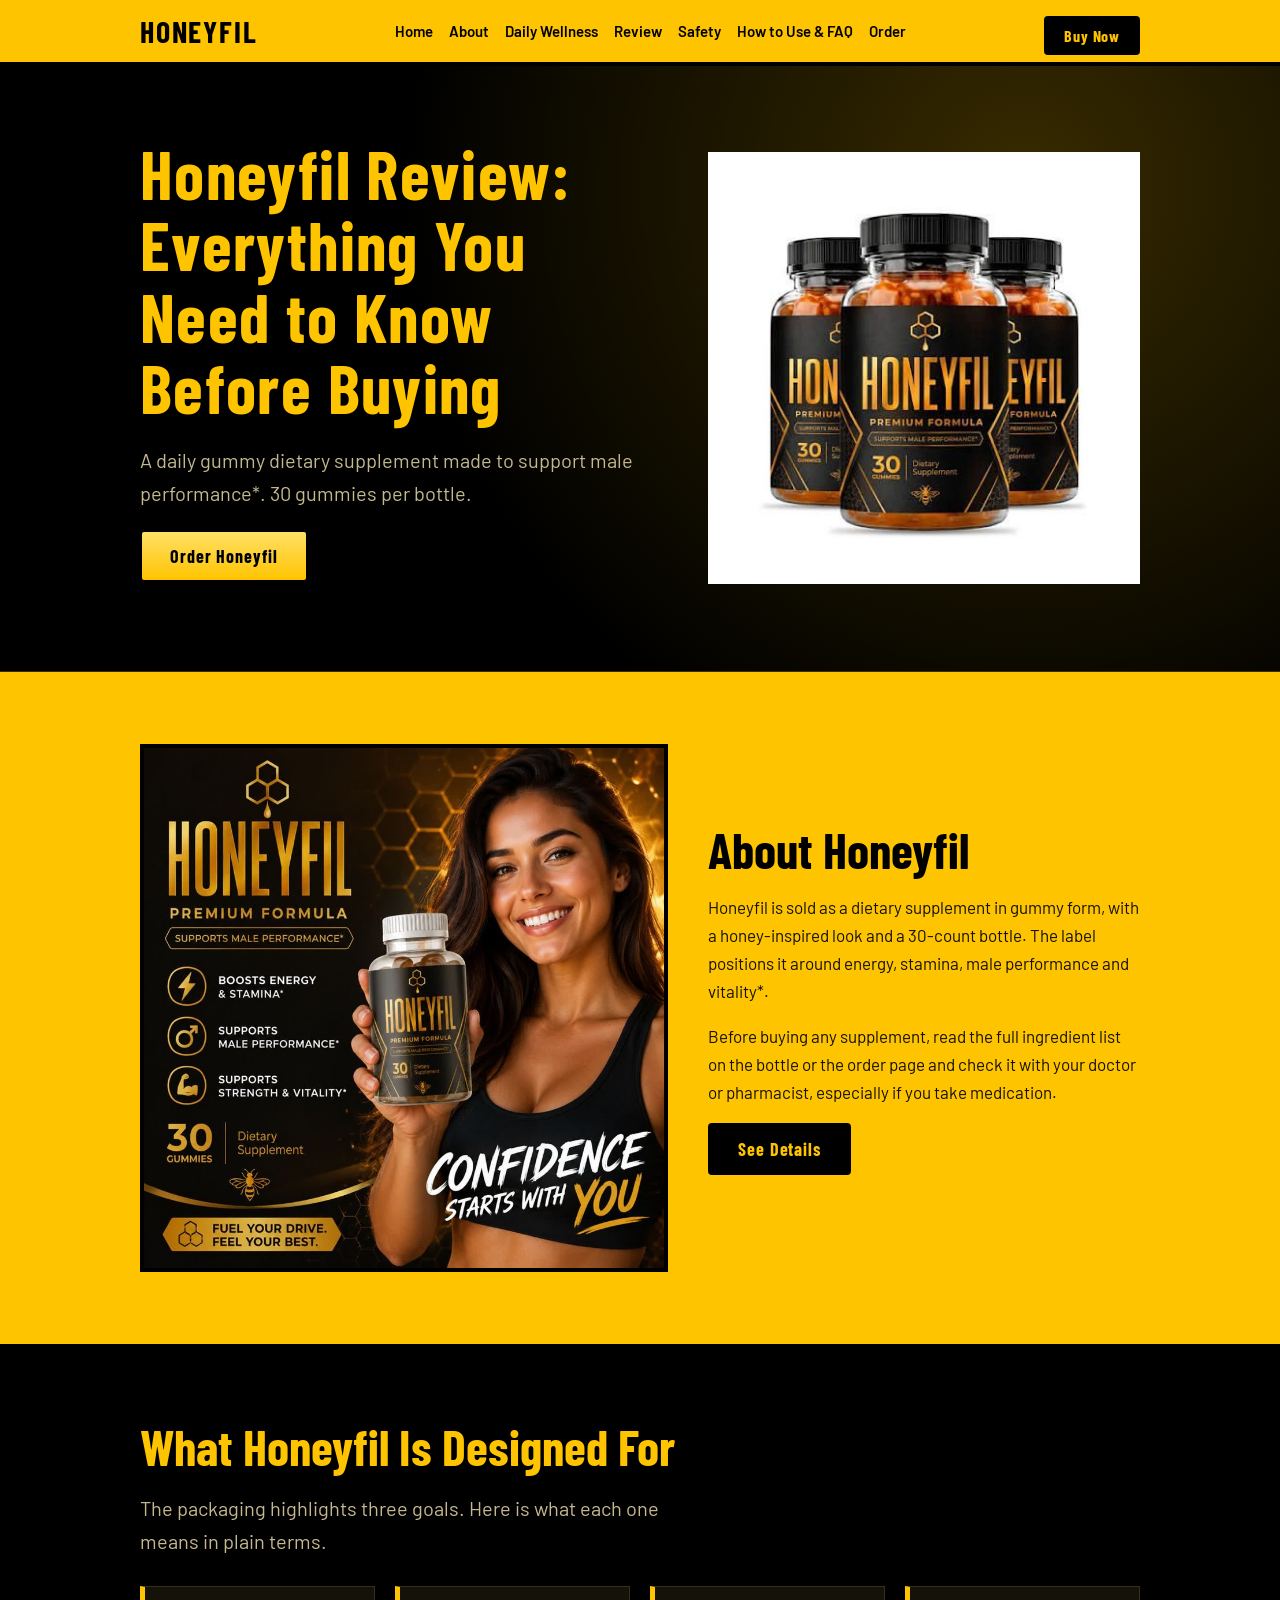
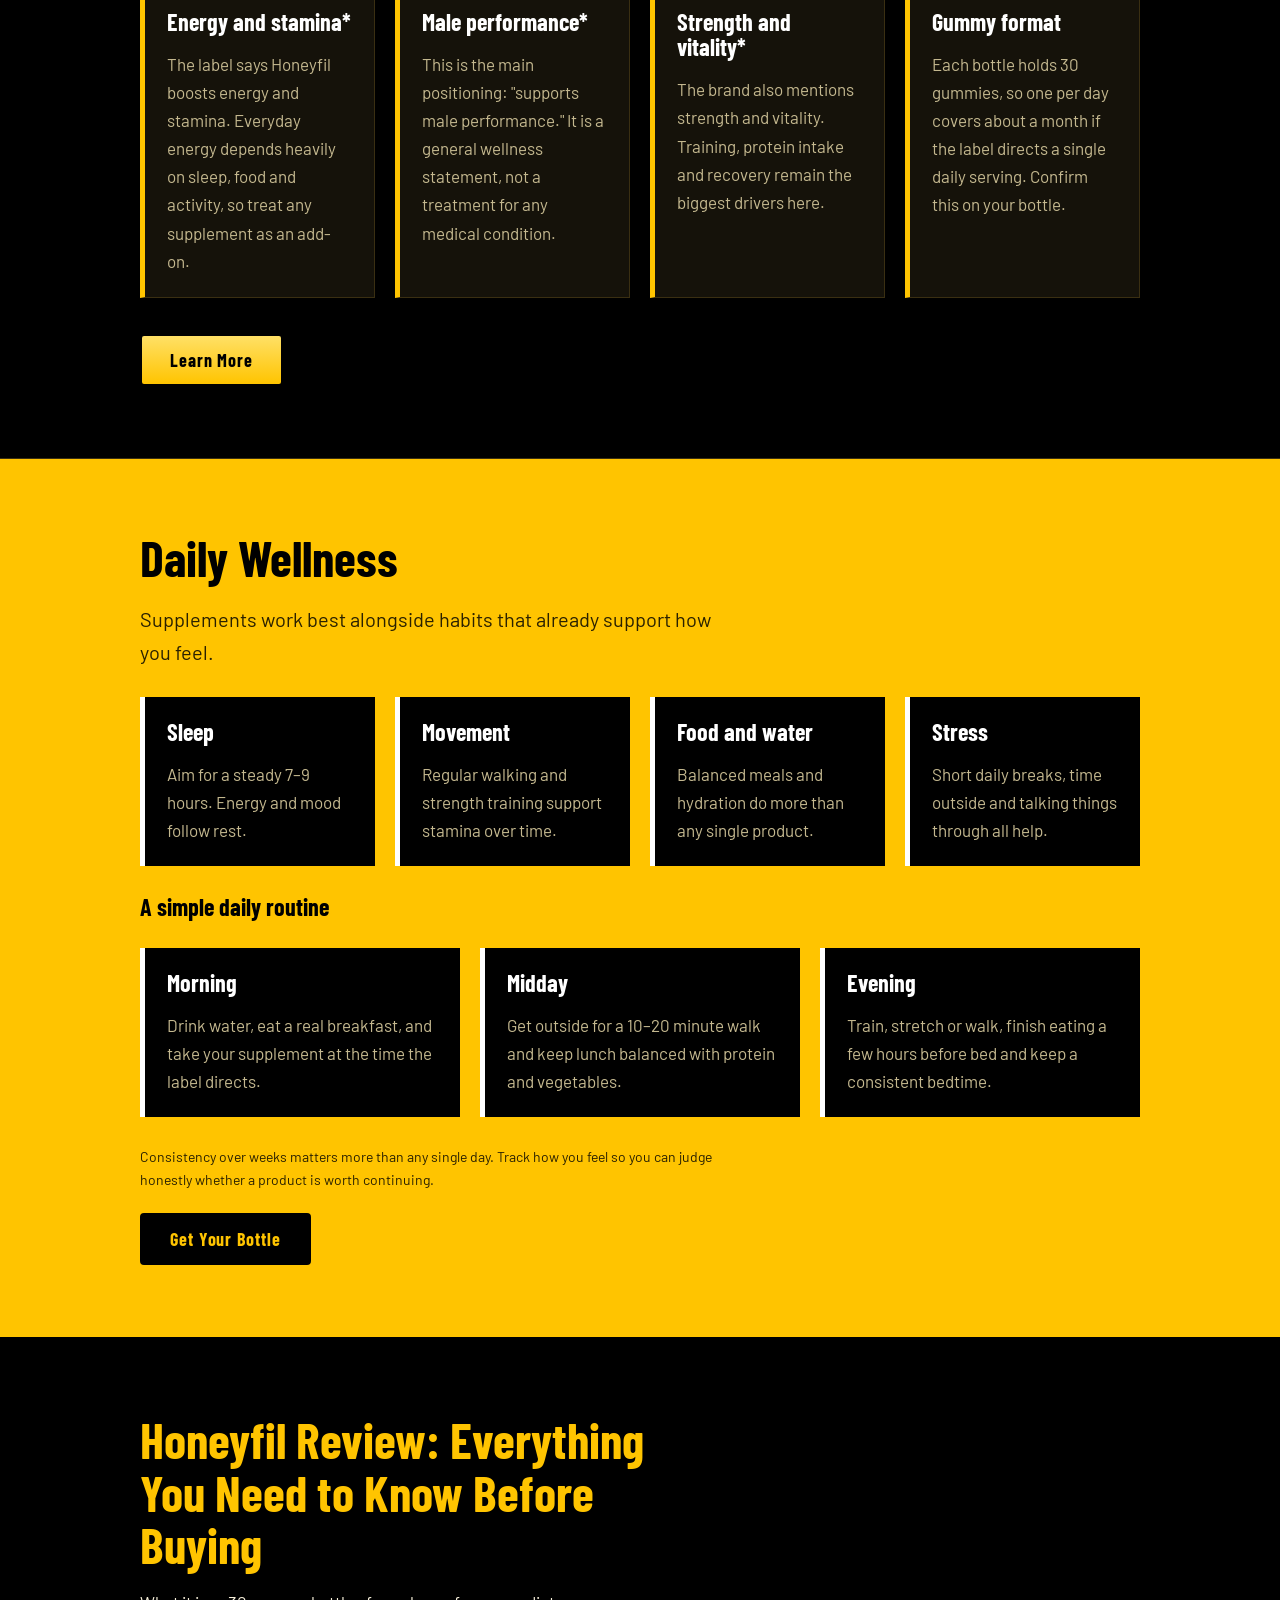
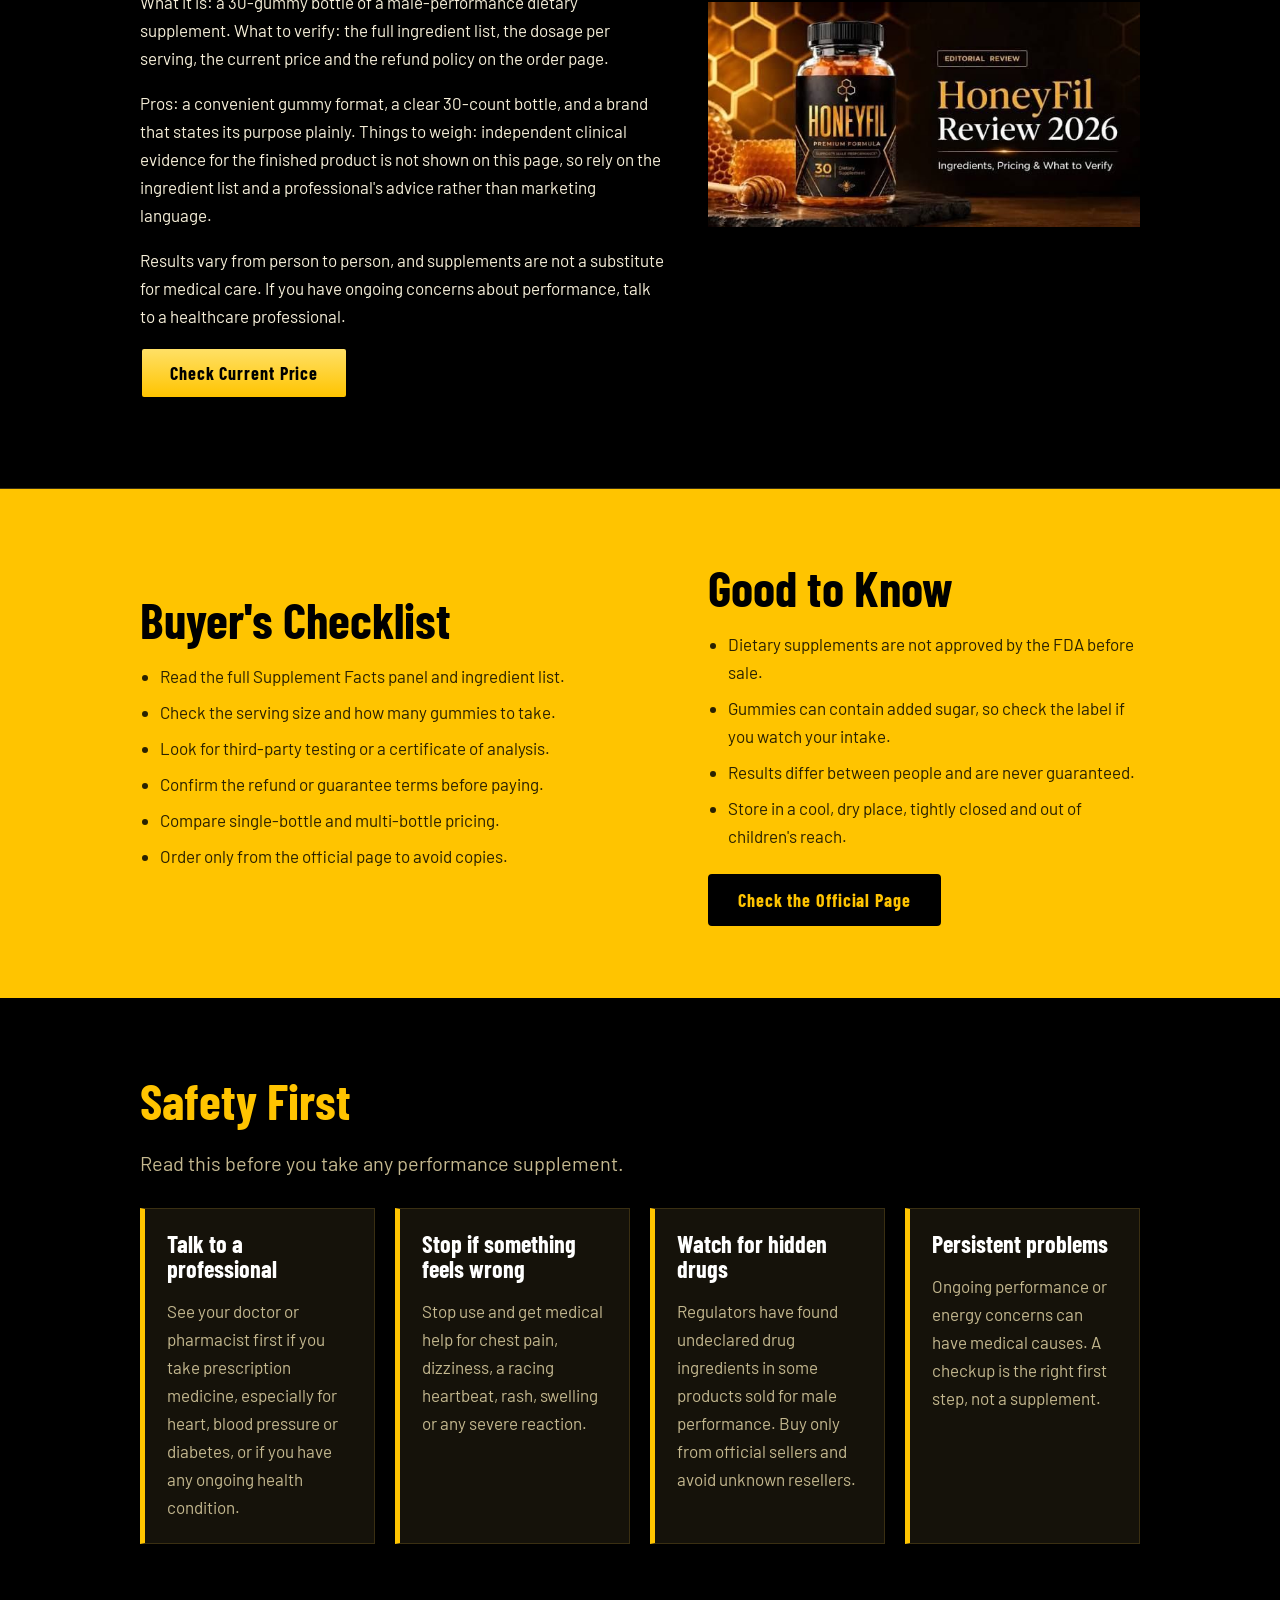
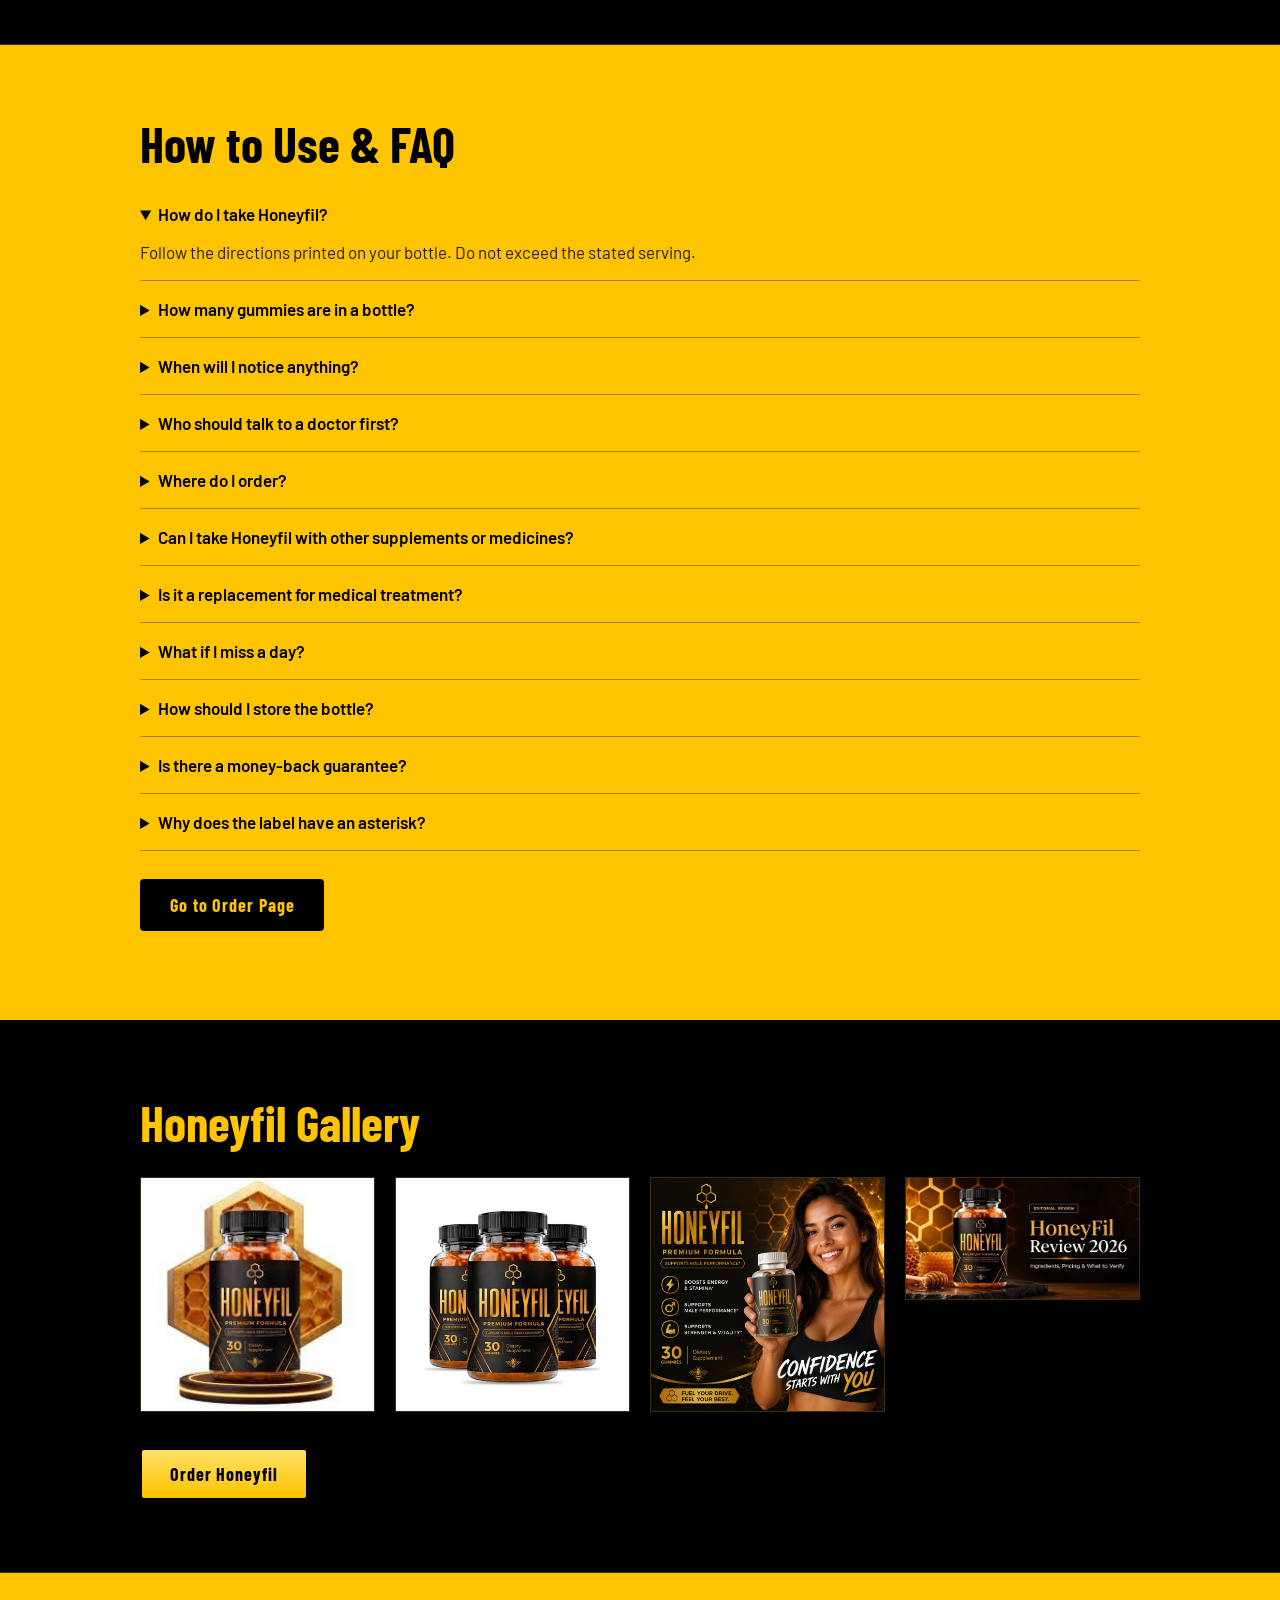
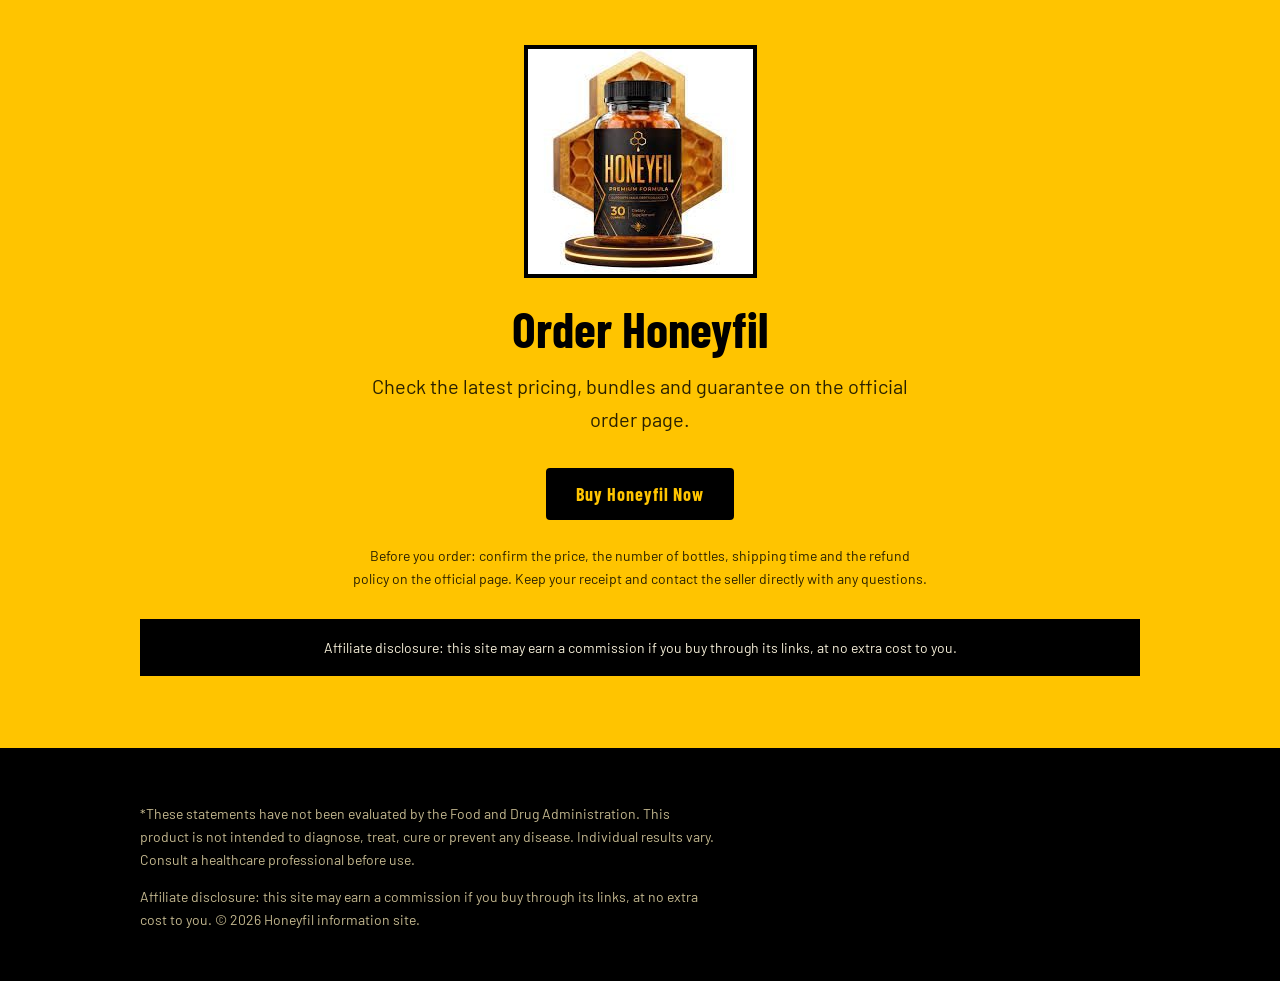
==== index.html @ 2ab5cba0 "Add files via upload" ====
<!DOCTYPE html>
<html lang="en">
<head>
<meta charset="utf-8">
<meta name="viewport" content="width=device-width, initial-scale=1">
<title>Honeyfil Review: Everything You Need to Know Before Buying</title>
<meta name="description" content="Honeyfil Premium Formula gummies: information, daily wellness tips, FAQ and where to order.">
<link rel="stylesheet" href="https://fonts.googleapis.com/css2?family=Barlow:wght@400;600&amp;family=Barlow+Condensed:wght@700&amp;display=swap">
<link rel="stylesheet" href="style.css">
</head>
<body>
<header>
<div class="wrap">
<a class="logo" href="#home">HONEYFIL</a>
<nav aria-label="Main"><a href="#home">Home</a><a href="#about">About</a><a href="#wellness">Daily Wellness</a><a href="#review">Review</a><a href="#safety">Safety</a><a href="#faq">How to Use &amp; FAQ</a><a href="#order">Order</a></nav>
<a class="btn sm" href="https://taptobuynow.com/honeyfil/" target="_blank" rel="sponsored noopener">Buy Now</a>
</div>
</header>
<main>
<section id="home" class="hero">
<div class="wrap">
<div>
<h1>Honeyfil Review: Everything You Need to Know Before Buying</h1>
<p class="lead">A daily gummy dietary supplement made to support male performance*. 30 gummies per bottle.</p>
<p><a class="btn" href="https://taptobuynow.com/honeyfil/" target="_blank" rel="sponsored noopener">Order Honeyfil</a></p>
</div>
<img src="[data-uri]" alt="Three bottles of Honeyfil Premium Formula gummies">
</div>
</section>

<section id="about">
<div class="wrap split">
<img src="[data-uri]" alt="Honeyfil bottle held up in an advertisement">
<div>
<h2>About Honeyfil</h2>
<p>Honeyfil is sold as a dietary supplement in gummy form, with a honey-inspired look and a 30-count bottle. The label positions it around energy, stamina, male performance and vitality*.</p>
<p>Before buying any supplement, read the full ingredient list on the bottle or the order page and check it with your doctor or pharmacist, especially if you take medication.</p>
<p><a class="btn" href="https://taptobuynow.com/honeyfil/" target="_blank" rel="sponsored noopener">See Details</a></p>
</div>
</div>
</section>

<section id="why">
<div class="wrap">
<h2>What Honeyfil Is Designed For</h2>
<p class="lead">The packaging highlights three goals. Here is what each one means in plain terms.</p>
<div class="grid">
<div class="card"><h3>Energy and stamina*</h3><p>The label says Honeyfil boosts energy and stamina. Everyday energy depends heavily on sleep, food and activity, so treat any supplement as an add-on.</p></div>
<div class="card"><h3>Male performance*</h3><p>This is the main positioning: "supports male performance." It is a general wellness statement, not a treatment for any medical condition.</p></div>
<div class="card"><h3>Strength and vitality*</h3><p>The brand also mentions strength and vitality. Training, protein intake and recovery remain the biggest drivers here.</p></div>
<div class="card"><h3>Gummy format</h3><p>Each bottle holds 30 gummies, so one per day covers about a month if the label directs a single daily serving. Confirm this on your bottle.</p></div>
</div>
<a class="btn" href="https://taptobuynow.com/honeyfil/" target="_blank" rel="sponsored noopener">Learn More</a>
</div>
</section>

<section id="wellness">
<div class="wrap">
<h2>Daily Wellness</h2>
<p class="lead">Supplements work best alongside habits that already support how you feel.</p>
<div class="grid">
<div class="card"><h3>Sleep</h3><p>Aim for a steady 7–9 hours. Energy and mood follow rest.</p></div>
<div class="card"><h3>Movement</h3><p>Regular walking and strength training support stamina over time.</p></div>
<div class="card"><h3>Food and water</h3><p>Balanced meals and hydration do more than any single product.</p></div>
<div class="card"><h3>Stress</h3><p>Short daily breaks, time outside and talking things through all help.</p></div>
</div>
<h3>A simple daily routine</h3>
<div class="grid">
<div class="card"><h3>Morning</h3><p>Drink water, eat a real breakfast, and take your supplement at the time the label directs.</p></div>
<div class="card"><h3>Midday</h3><p>Get outside for a 10–20 minute walk and keep lunch balanced with protein and vegetables.</p></div>
<div class="card"><h3>Evening</h3><p>Train, stretch or walk, finish eating a few hours before bed and keep a consistent bedtime.</p></div>
</div>
<p class="note">Consistency over weeks matters more than any single day. Track how you feel so you can judge honestly whether a product is worth continuing.</p>
<a class="btn" href="https://taptobuynow.com/honeyfil/" target="_blank" rel="sponsored noopener">Get Your Bottle</a>
</div>
</section>

<section id="review">
<div class="wrap split">
<div>
<h2>Honeyfil Review: Everything You Need to Know Before Buying</h2>
<p>What it is: a 30-gummy bottle of a male-performance dietary supplement. What to verify: the full ingredient list, the dosage per serving, the current price and the refund policy on the order page.</p>
<p>Pros: a convenient gummy format, a clear 30-count bottle, and a brand that states its purpose plainly. Things to weigh: independent clinical evidence for the finished product is not shown on this page, so rely on the ingredient list and a professional's advice rather than marketing language.</p>
<p>Results vary from person to person, and supplements are not a substitute for medical care. If you have ongoing concerns about performance, talk to a healthcare professional.</p>
<p><a class="btn" href="https://taptobuynow.com/honeyfil/" target="_blank" rel="sponsored noopener">Check Current Price</a></p>
</div>
<img src="[data-uri]" alt="Honeyfil review banner with a bottle beside honeycomb">
</div>
</section>

<section id="checklist">
<div class="wrap split">
<div>
<h2>Buyer's Checklist</h2>
<ul class="list">
<li>Read the full Supplement Facts panel and ingredient list.</li>
<li>Check the serving size and how many gummies to take.</li>
<li>Look for third-party testing or a certificate of analysis.</li>
<li>Confirm the refund or guarantee terms before paying.</li>
<li>Compare single-bottle and multi-bottle pricing.</li>
<li>Order only from the official page to avoid copies.</li>
</ul>
</div>
<div>
<h2>Good to Know</h2>
<ul class="list">
<li>Dietary supplements are not approved by the FDA before sale.</li>
<li>Gummies can contain added sugar, so check the label if you watch your intake.</li>
<li>Results differ between people and are never guaranteed.</li>
<li>Store in a cool, dry place, tightly closed and out of children's reach.</li>
</ul>
<a class="btn" href="https://taptobuynow.com/honeyfil/" target="_blank" rel="sponsored noopener">Check the Official Page</a>
</div>
</div>
</section>

<section id="safety">
<div class="wrap">
<h2>Safety First</h2>
<p class="lead">Read this before you take any performance supplement.</p>
<div class="grid">
<div class="card"><h3>Talk to a professional</h3><p>See your doctor or pharmacist first if you take prescription medicine, especially for heart, blood pressure or diabetes, or if you have any ongoing health condition.</p></div>
<div class="card"><h3>Stop if something feels wrong</h3><p>Stop use and get medical help for chest pain, dizziness, a racing heartbeat, rash, swelling or any severe reaction.</p></div>
<div class="card"><h3>Watch for hidden drugs</h3><p>Regulators have found undeclared drug ingredients in some products sold for male performance. Buy only from official sellers and avoid unknown resellers.</p></div>
<div class="card"><h3>Persistent problems</h3><p>Ongoing performance or energy concerns can have medical causes. A checkup is the right first step, not a supplement.</p></div>
</div>
</div>
</section>

<section id="faq">
<div class="wrap">
<h2>How to Use &amp; FAQ</h2>
<details open><summary>How do I take Honeyfil?</summary><p>Follow the directions printed on your bottle. Do not exceed the stated serving.</p></details>
<details><summary>How many gummies are in a bottle?</summary><p>Each bottle holds 30 gummies.</p></details>
<details><summary>When will I notice anything?</summary><p>Responses differ. Consistent use as directed, plus good sleep and activity, is the sensible approach.</p></details>
<details><summary>Who should talk to a doctor first?</summary><p>Anyone on prescription medication, with a heart or blood pressure condition, or who is under 18, pregnant or nursing.</p></details>
<details><summary>Where do I order?</summary><p>Use the order button below to go to the official order page.</p></details>
<details><summary>Can I take Honeyfil with other supplements or medicines?</summary><p>Ask your doctor or pharmacist first. Combining products can cause interactions.</p></details>
<details><summary>Is it a replacement for medical treatment?</summary><p>No. It is a dietary supplement and is not intended to diagnose, treat, cure or prevent any disease.</p></details>
<details><summary>What if I miss a day?</summary><p>Do not double up. Resume your normal serving the next day.</p></details>
<details><summary>How should I store the bottle?</summary><p>Keep it tightly closed in a cool, dry place away from heat and sunlight, and out of reach of children.</p></details>
<details><summary>Is there a money-back guarantee?</summary><p>Terms can change. Read the guarantee and shipping details on the official order page before you buy.</p></details>
<details><summary>Why does the label have an asterisk?</summary><p>The asterisk points to the required statement that these claims have not been evaluated by the FDA.</p></details>
<p style="margin-top:28px"><a class="btn" href="https://taptobuynow.com/honeyfil/" target="_blank" rel="sponsored noopener">Go to Order Page</a></p>
</div>
</section>

<section id="gallery">
<div class="wrap">
<h2>Honeyfil Gallery</h2>
<div class="grid gal">
<img src="[data-uri]" alt="Honeyfil bottle on a gold stand">
<img src="[data-uri]" alt="Three Honeyfil bottles">
<img src="[data-uri]" alt="Honeyfil advertisement">
<img src="[data-uri]" alt="Honeyfil review banner">
</div>
<a class="btn" href="https://taptobuynow.com/honeyfil/" target="_blank" rel="sponsored noopener">Order Honeyfil</a>
</div>
</section>

<section id="order" class="order">
<div class="wrap">
<img src="[data-uri]" alt="Honeyfil Premium Formula bottle">
<h2>Order Honeyfil</h2>
<p class="lead" style="margin:0 auto 24px">Check the latest pricing, bundles and guarantee on the official order page.</p>
<a class="btn" href="https://taptobuynow.com/honeyfil/" target="_blank" rel="sponsored noopener">Buy Honeyfil Now</a>
<p class="note" style="margin:24px auto 0">Before you order: confirm the price, the number of bottles, shipping time and the refund policy on the official page. Keep your receipt and contact the seller directly with any questions.</p>
<div class="disc">Affiliate disclosure: this site may earn a commission if you buy through its links, at no extra cost to you.</div>
</div>
</section>
</main>
<footer>
<div class="wrap">
<p class="note">*These statements have not been evaluated by the Food and Drug Administration. This product is not intended to diagnose, treat, cure or prevent any disease. Individual results vary. Consult a healthcare professional before use.</p>
<p class="note">Affiliate disclosure: this site may earn a commission if you buy through its links, at no extra cost to you. © 2026 Honeyfil information site.</p>
</div>
</footer>
</body>
</html>
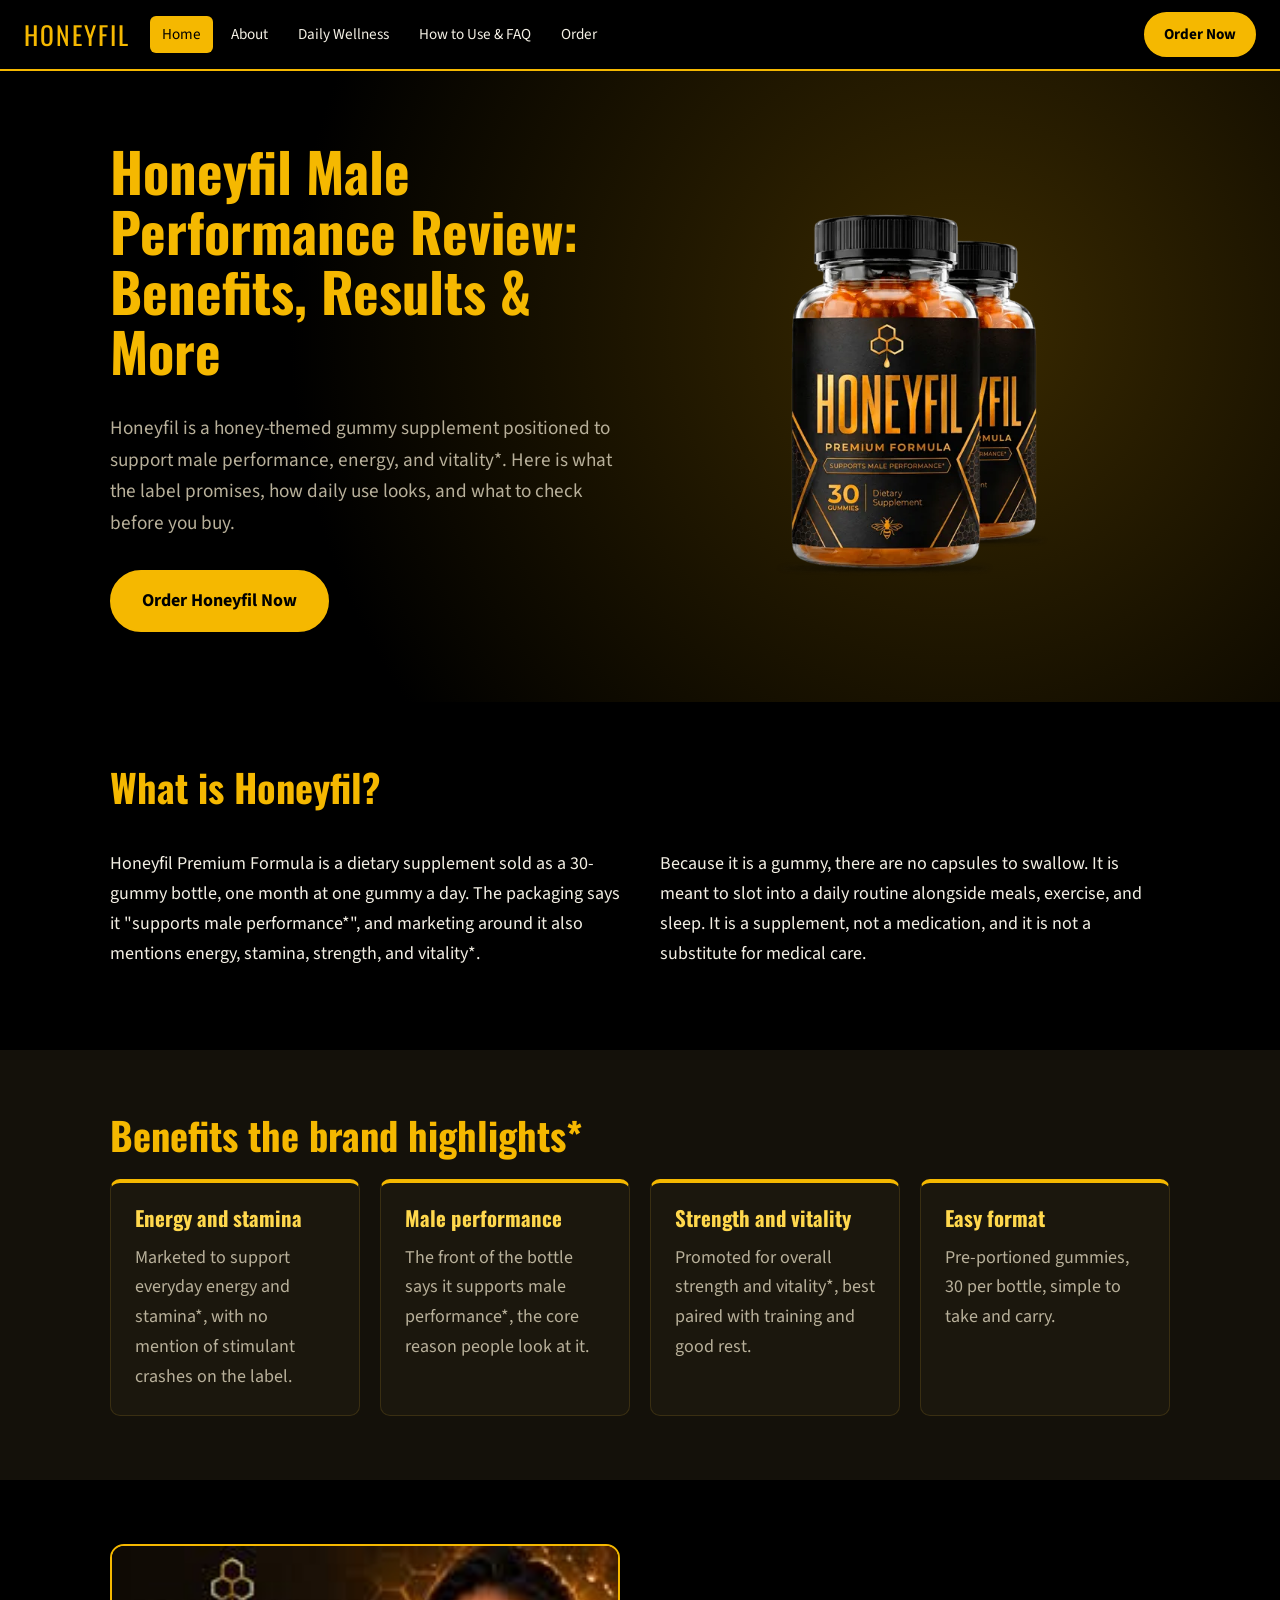
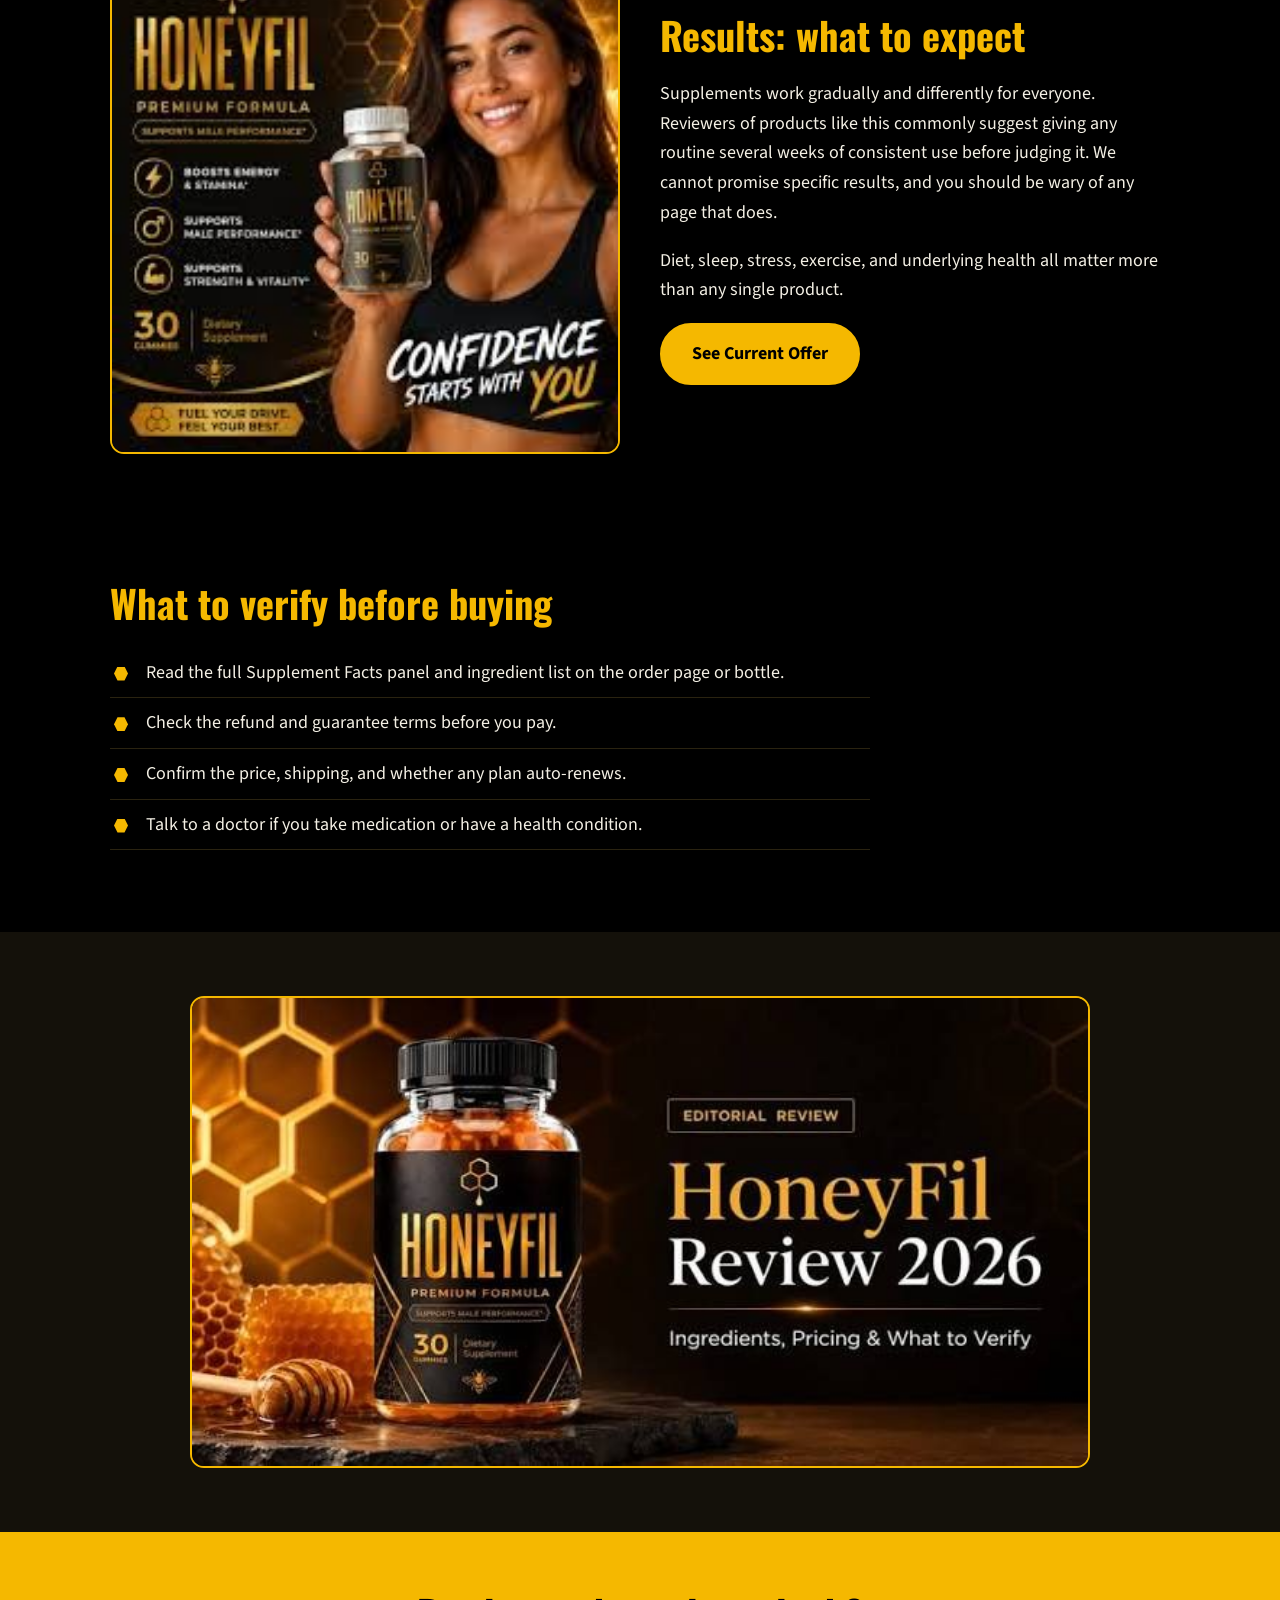
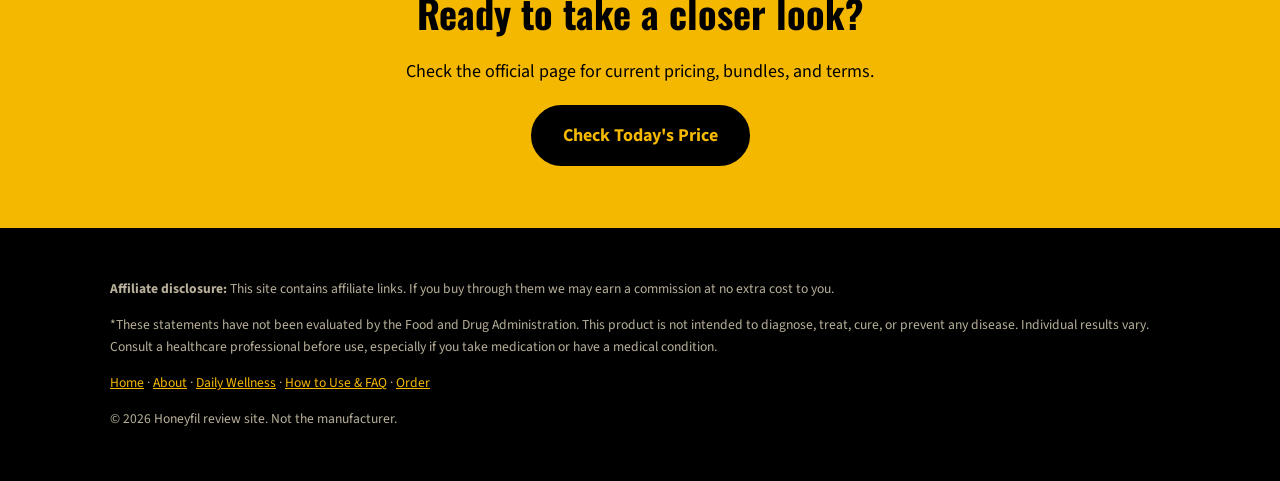
==== commit 4c54d096: "Add files via upload" ====
--- a/index.html
+++ b/index.html
@@ -1,179 +1,9 @@
-<!DOCTYPE html>
-<html lang="en">
-<head>
-<meta charset="utf-8">
-<meta name="viewport" content="width=device-width, initial-scale=1">
-<title>Honeyfil Review: Everything You Need to Know Before Buying</title>
-<meta name="description" content="Honeyfil Premium Formula gummies: information, daily wellness tips, FAQ and where to order.">
-<link rel="stylesheet" href="https://fonts.googleapis.com/css2?family=Barlow:wght@400;600&amp;family=Barlow+Condensed:wght@700&amp;display=swap">
-<link rel="stylesheet" href="style.css">
-</head>
-<body>
-<header>
-<div class="wrap">
-<a class="logo" href="#home">HONEYFIL</a>
-<nav aria-label="Main"><a href="#home">Home</a><a href="#about">About</a><a href="#wellness">Daily Wellness</a><a href="#review">Review</a><a href="#safety">Safety</a><a href="#faq">How to Use &amp; FAQ</a><a href="#order">Order</a></nav>
-<a class="btn sm" href="https://taptobuynow.com/honeyfil/" target="_blank" rel="sponsored noopener">Buy Now</a>
-</div>
-</header>
-<main>
-<section id="home" class="hero">
-<div class="wrap">
-<div>
-<h1>Honeyfil Review: Everything You Need to Know Before Buying</h1>
-<p class="lead">A daily gummy dietary supplement made to support male performance*. 30 gummies per bottle.</p>
-<p><a class="btn" href="https://taptobuynow.com/honeyfil/" target="_blank" rel="sponsored noopener">Order Honeyfil</a></p>
-</div>
-<img src="[data-uri]" alt="Three bottles of Honeyfil Premium Formula gummies">
-</div>
-</section>
-
-<section id="about">
-<div class="wrap split">
-<img src="[data-uri]" alt="Honeyfil bottle held up in an advertisement">
-<div>
-<h2>About Honeyfil</h2>
-<p>Honeyfil is sold as a dietary supplement in gummy form, with a honey-inspired look and a 30-count bottle. The label positions it around energy, stamina, male performance and vitality*.</p>
-<p>Before buying any supplement, read the full ingredient list on the bottle or the order page and check it with your doctor or pharmacist, especially if you take medication.</p>
-<p><a class="btn" href="https://taptobuynow.com/honeyfil/" target="_blank" rel="sponsored noopener">See Details</a></p>
-</div>
-</div>
-</section>
-
-<section id="why">
-<div class="wrap">
-<h2>What Honeyfil Is Designed For</h2>
-<p class="lead">The packaging highlights three goals. Here is what each one means in plain terms.</p>
-<div class="grid">
-<div class="card"><h3>Energy and stamina*</h3><p>The label says Honeyfil boosts energy and stamina. Everyday energy depends heavily on sleep, food and activity, so treat any supplement as an add-on.</p></div>
-<div class="card"><h3>Male performance*</h3><p>This is the main positioning: "supports male performance." It is a general wellness statement, not a treatment for any medical condition.</p></div>
-<div class="card"><h3>Strength and vitality*</h3><p>The brand also mentions strength and vitality. Training, protein intake and recovery remain the biggest drivers here.</p></div>
-<div class="card"><h3>Gummy format</h3><p>Each bottle holds 30 gummies, so one per day covers about a month if the label directs a single daily serving. Confirm this on your bottle.</p></div>
-</div>
-<a class="btn" href="https://taptobuynow.com/honeyfil/" target="_blank" rel="sponsored noopener">Learn More</a>
-</div>
-</section>
-
-<section id="wellness">
-<div class="wrap">
-<h2>Daily Wellness</h2>
-<p class="lead">Supplements work best alongside habits that already support how you feel.</p>
-<div class="grid">
-<div class="card"><h3>Sleep</h3><p>Aim for a steady 7–9 hours. Energy and mood follow rest.</p></div>
-<div class="card"><h3>Movement</h3><p>Regular walking and strength training support stamina over time.</p></div>
-<div class="card"><h3>Food and water</h3><p>Balanced meals and hydration do more than any single product.</p></div>
-<div class="card"><h3>Stress</h3><p>Short daily breaks, time outside and talking things through all help.</p></div>
-</div>
-<h3>A simple daily routine</h3>
-<div class="grid">
-<div class="card"><h3>Morning</h3><p>Drink water, eat a real breakfast, and take your supplement at the time the label directs.</p></div>
-<div class="card"><h3>Midday</h3><p>Get outside for a 10–20 minute walk and keep lunch balanced with protein and vegetables.</p></div>
-<div class="card"><h3>Evening</h3><p>Train, stretch or walk, finish eating a few hours before bed and keep a consistent bedtime.</p></div>
-</div>
-<p class="note">Consistency over weeks matters more than any single day. Track how you feel so you can judge honestly whether a product is worth continuing.</p>
-<a class="btn" href="https://taptobuynow.com/honeyfil/" target="_blank" rel="sponsored noopener">Get Your Bottle</a>
-</div>
-</section>
-
-<section id="review">
-<div class="wrap split">
-<div>
-<h2>Honeyfil Review: Everything You Need to Know Before Buying</h2>
-<p>What it is: a 30-gummy bottle of a male-performance dietary supplement. What to verify: the full ingredient list, the dosage per serving, the current price and the refund policy on the order page.</p>
-<p>Pros: a convenient gummy format, a clear 30-count bottle, and a brand that states its purpose plainly. Things to weigh: independent clinical evidence for the finished product is not shown on this page, so rely on the ingredient list and a professional's advice rather than marketing language.</p>
-<p>Results vary from person to person, and supplements are not a substitute for medical care. If you have ongoing concerns about performance, talk to a healthcare professional.</p>
-<p><a class="btn" href="https://taptobuynow.com/honeyfil/" target="_blank" rel="sponsored noopener">Check Current Price</a></p>
-</div>
-<img src="[data-uri]" alt="Honeyfil review banner with a bottle beside honeycomb">
-</div>
-</section>
-
-<section id="checklist">
-<div class="wrap split">
-<div>
-<h2>Buyer's Checklist</h2>
-<ul class="list">
-<li>Read the full Supplement Facts panel and ingredient list.</li>
-<li>Check the serving size and how many gummies to take.</li>
-<li>Look for third-party testing or a certificate of analysis.</li>
-<li>Confirm the refund or guarantee terms before paying.</li>
-<li>Compare single-bottle and multi-bottle pricing.</li>
-<li>Order only from the official page to avoid copies.</li>
-</ul>
-</div>
-<div>
-<h2>Good to Know</h2>
-<ul class="list">
-<li>Dietary supplements are not approved by the FDA before sale.</li>
-<li>Gummies can contain added sugar, so check the label if you watch your intake.</li>
-<li>Results differ between people and are never guaranteed.</li>
-<li>Store in a cool, dry place, tightly closed and out of children's reach.</li>
-</ul>
-<a class="btn" href="https://taptobuynow.com/honeyfil/" target="_blank" rel="sponsored noopener">Check the Official Page</a>
-</div>
-</div>
-</section>
-
-<section id="safety">
-<div class="wrap">
-<h2>Safety First</h2>
-<p class="lead">Read this before you take any performance supplement.</p>
-<div class="grid">
-<div class="card"><h3>Talk to a professional</h3><p>See your doctor or pharmacist first if you take prescription medicine, especially for heart, blood pressure or diabetes, or if you have any ongoing health condition.</p></div>
-<div class="card"><h3>Stop if something feels wrong</h3><p>Stop use and get medical help for chest pain, dizziness, a racing heartbeat, rash, swelling or any severe reaction.</p></div>
-<div class="card"><h3>Watch for hidden drugs</h3><p>Regulators have found undeclared drug ingredients in some products sold for male performance. Buy only from official sellers and avoid unknown resellers.</p></div>
-<div class="card"><h3>Persistent problems</h3><p>Ongoing performance or energy concerns can have medical causes. A checkup is the right first step, not a supplement.</p></div>
-</div>
-</div>
-</section>
-
-<section id="faq">
-<div class="wrap">
-<h2>How to Use &amp; FAQ</h2>
-<details open><summary>How do I take Honeyfil?</summary><p>Follow the directions printed on your bottle. Do not exceed the stated serving.</p></details>
-<details><summary>How many gummies are in a bottle?</summary><p>Each bottle holds 30 gummies.</p></details>
-<details><summary>When will I notice anything?</summary><p>Responses differ. Consistent use as directed, plus good sleep and activity, is the sensible approach.</p></details>
-<details><summary>Who should talk to a doctor first?</summary><p>Anyone on prescription medication, with a heart or blood pressure condition, or who is under 18, pregnant or nursing.</p></details>
-<details><summary>Where do I order?</summary><p>Use the order button below to go to the official order page.</p></details>
-<details><summary>Can I take Honeyfil with other supplements or medicines?</summary><p>Ask your doctor or pharmacist first. Combining products can cause interactions.</p></details>
-<details><summary>Is it a replacement for medical treatment?</summary><p>No. It is a dietary supplement and is not intended to diagnose, treat, cure or prevent any disease.</p></details>
-<details><summary>What if I miss a day?</summary><p>Do not double up. Resume your normal serving the next day.</p></details>
-<details><summary>How should I store the bottle?</summary><p>Keep it tightly closed in a cool, dry place away from heat and sunlight, and out of reach of children.</p></details>
-<details><summary>Is there a money-back guarantee?</summary><p>Terms can change. Read the guarantee and shipping details on the official order page before you buy.</p></details>
-<details><summary>Why does the label have an asterisk?</summary><p>The asterisk points to the required statement that these claims have not been evaluated by the FDA.</p></details>
-<p style="margin-top:28px"><a class="btn" href="https://taptobuynow.com/honeyfil/" target="_blank" rel="sponsored noopener">Go to Order Page</a></p>
-</div>
-</section>
-
-<section id="gallery">
-<div class="wrap">
-<h2>Honeyfil Gallery</h2>
-<div class="grid gal">
-<img src="[data-uri]" alt="Honeyfil bottle on a gold stand">
-<img src="[data-uri]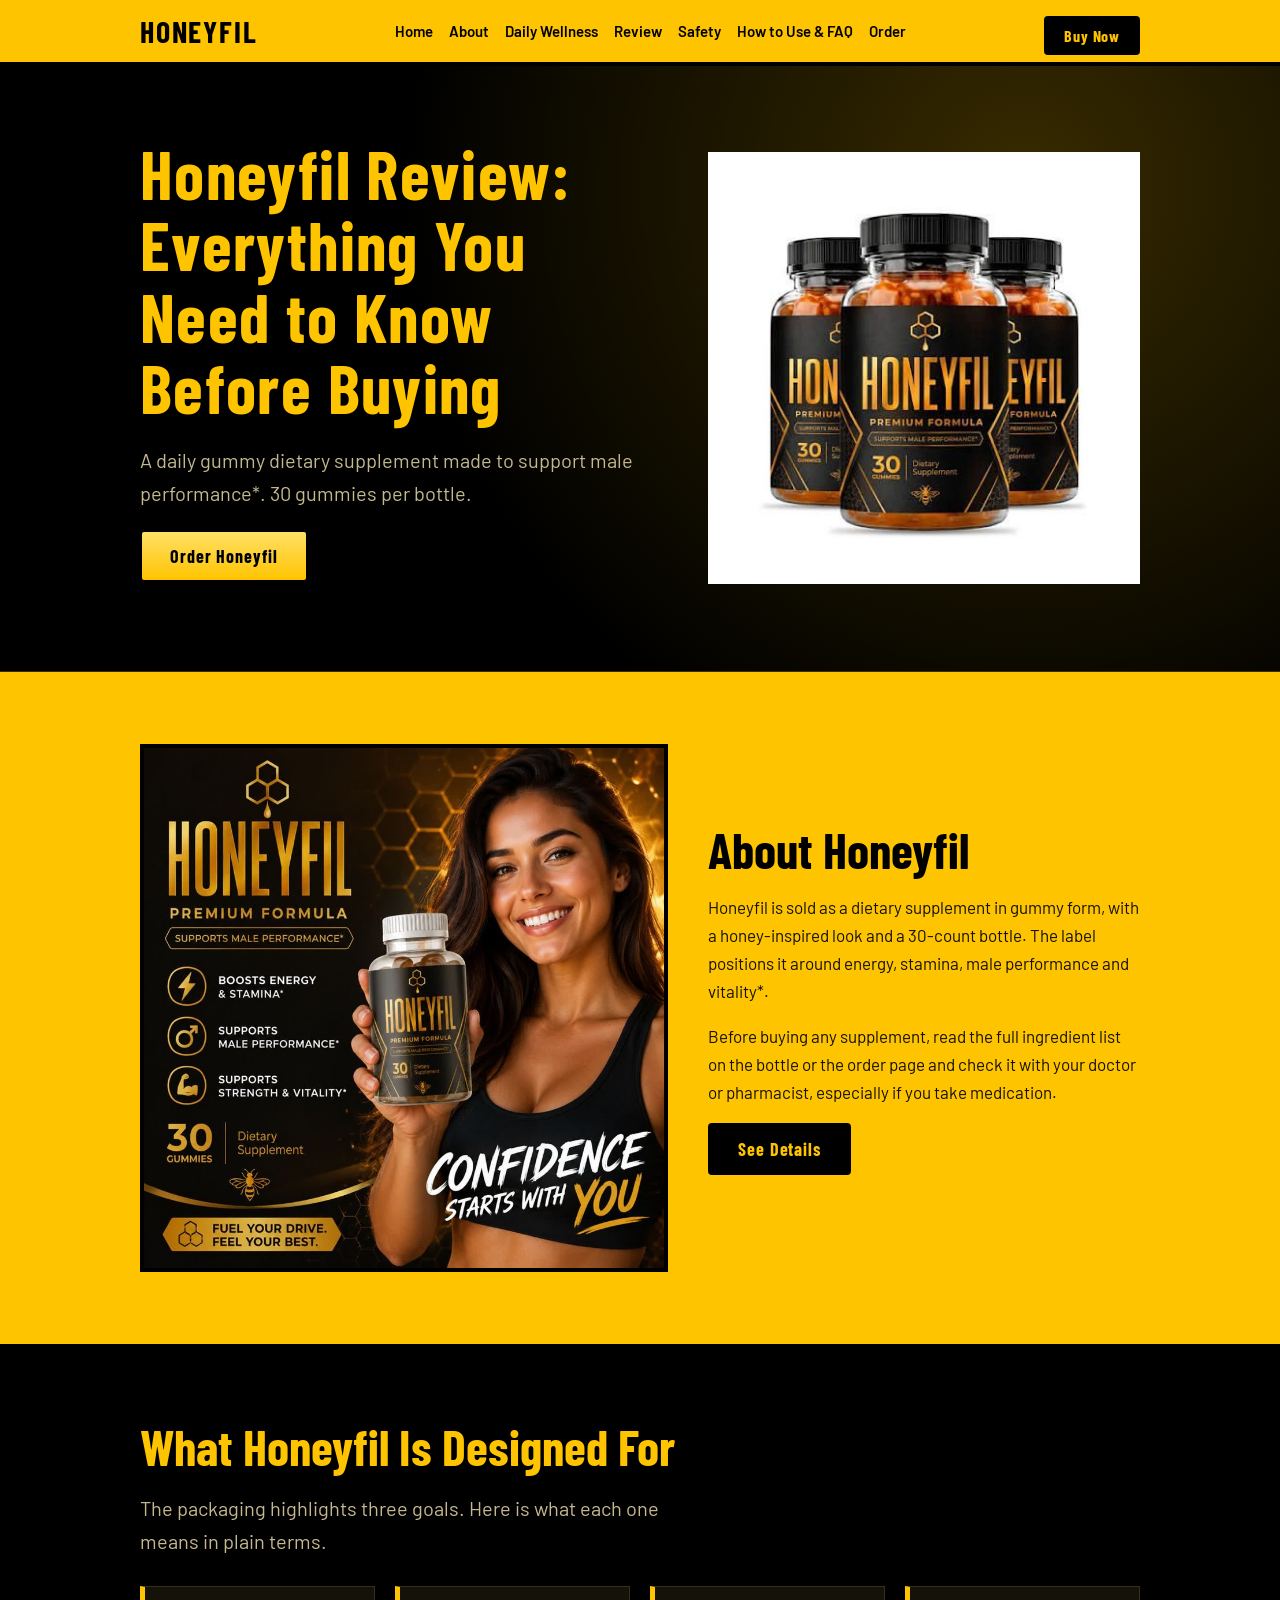
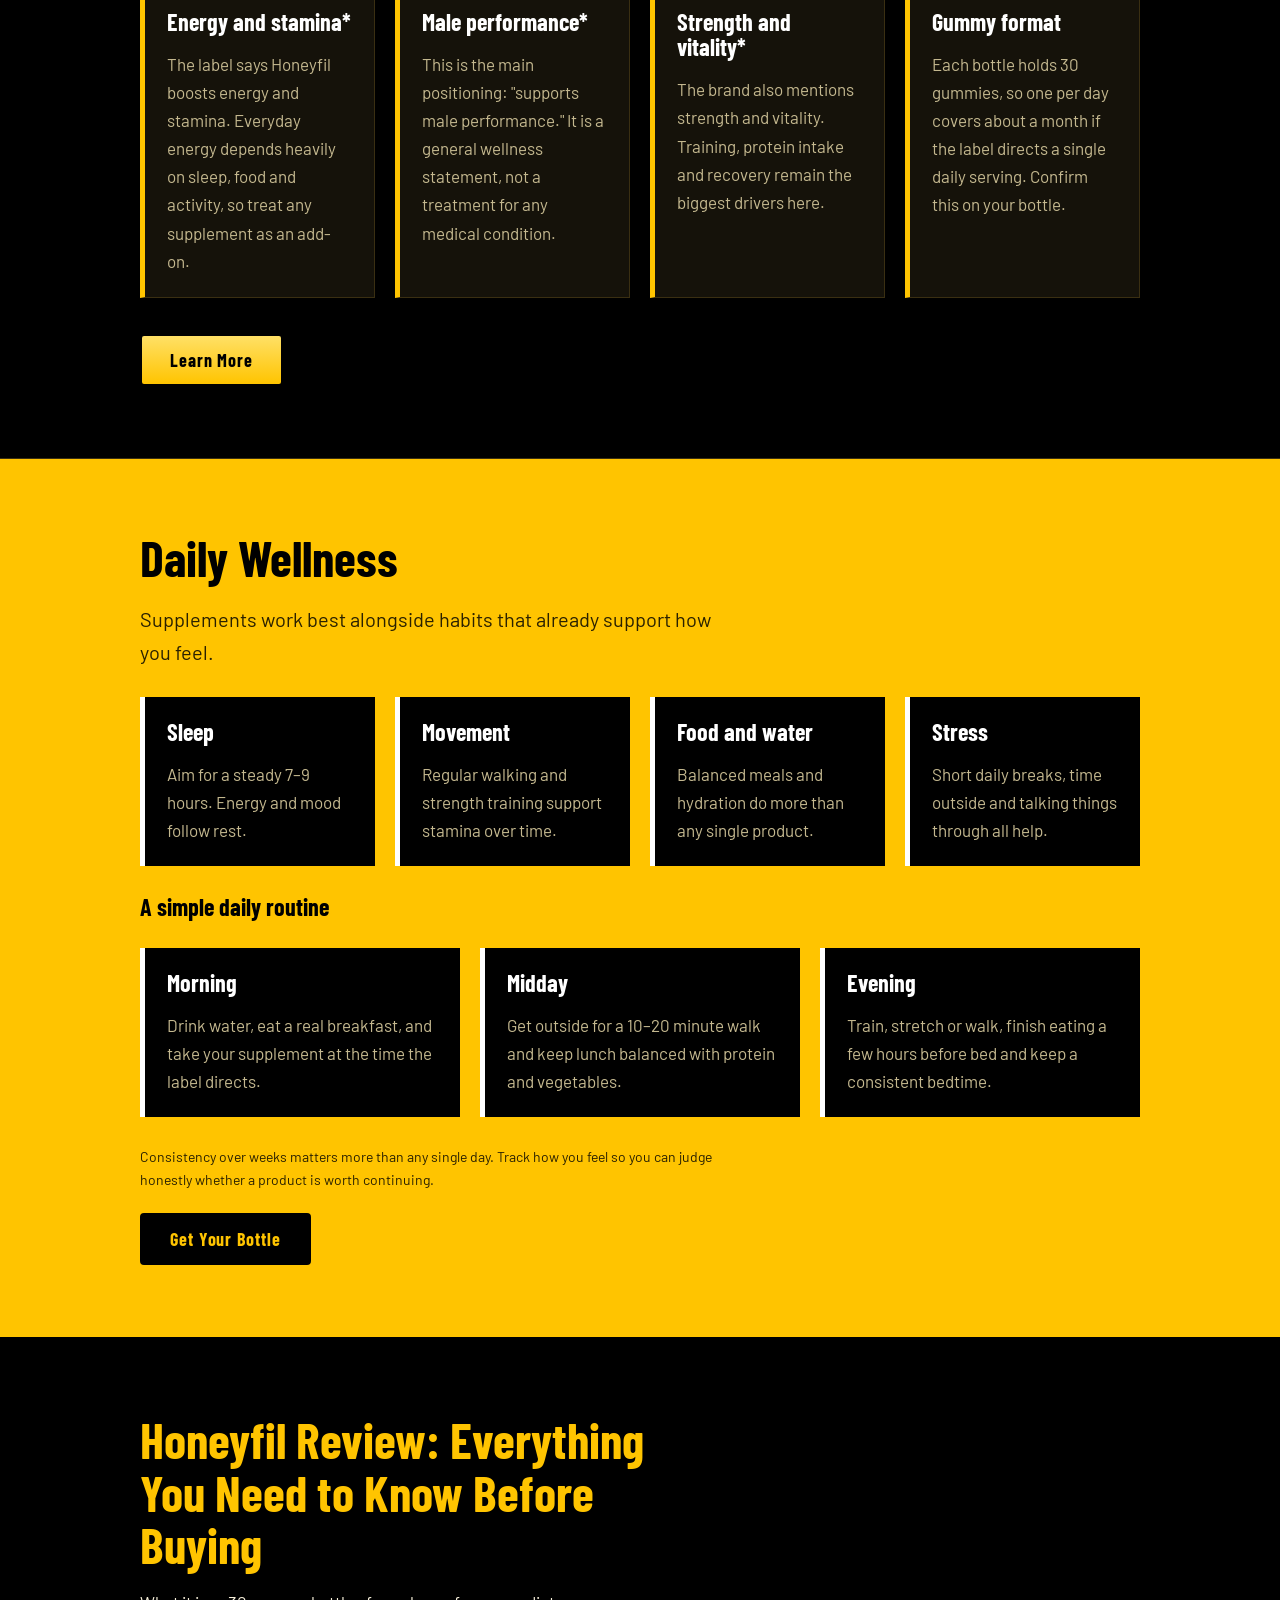
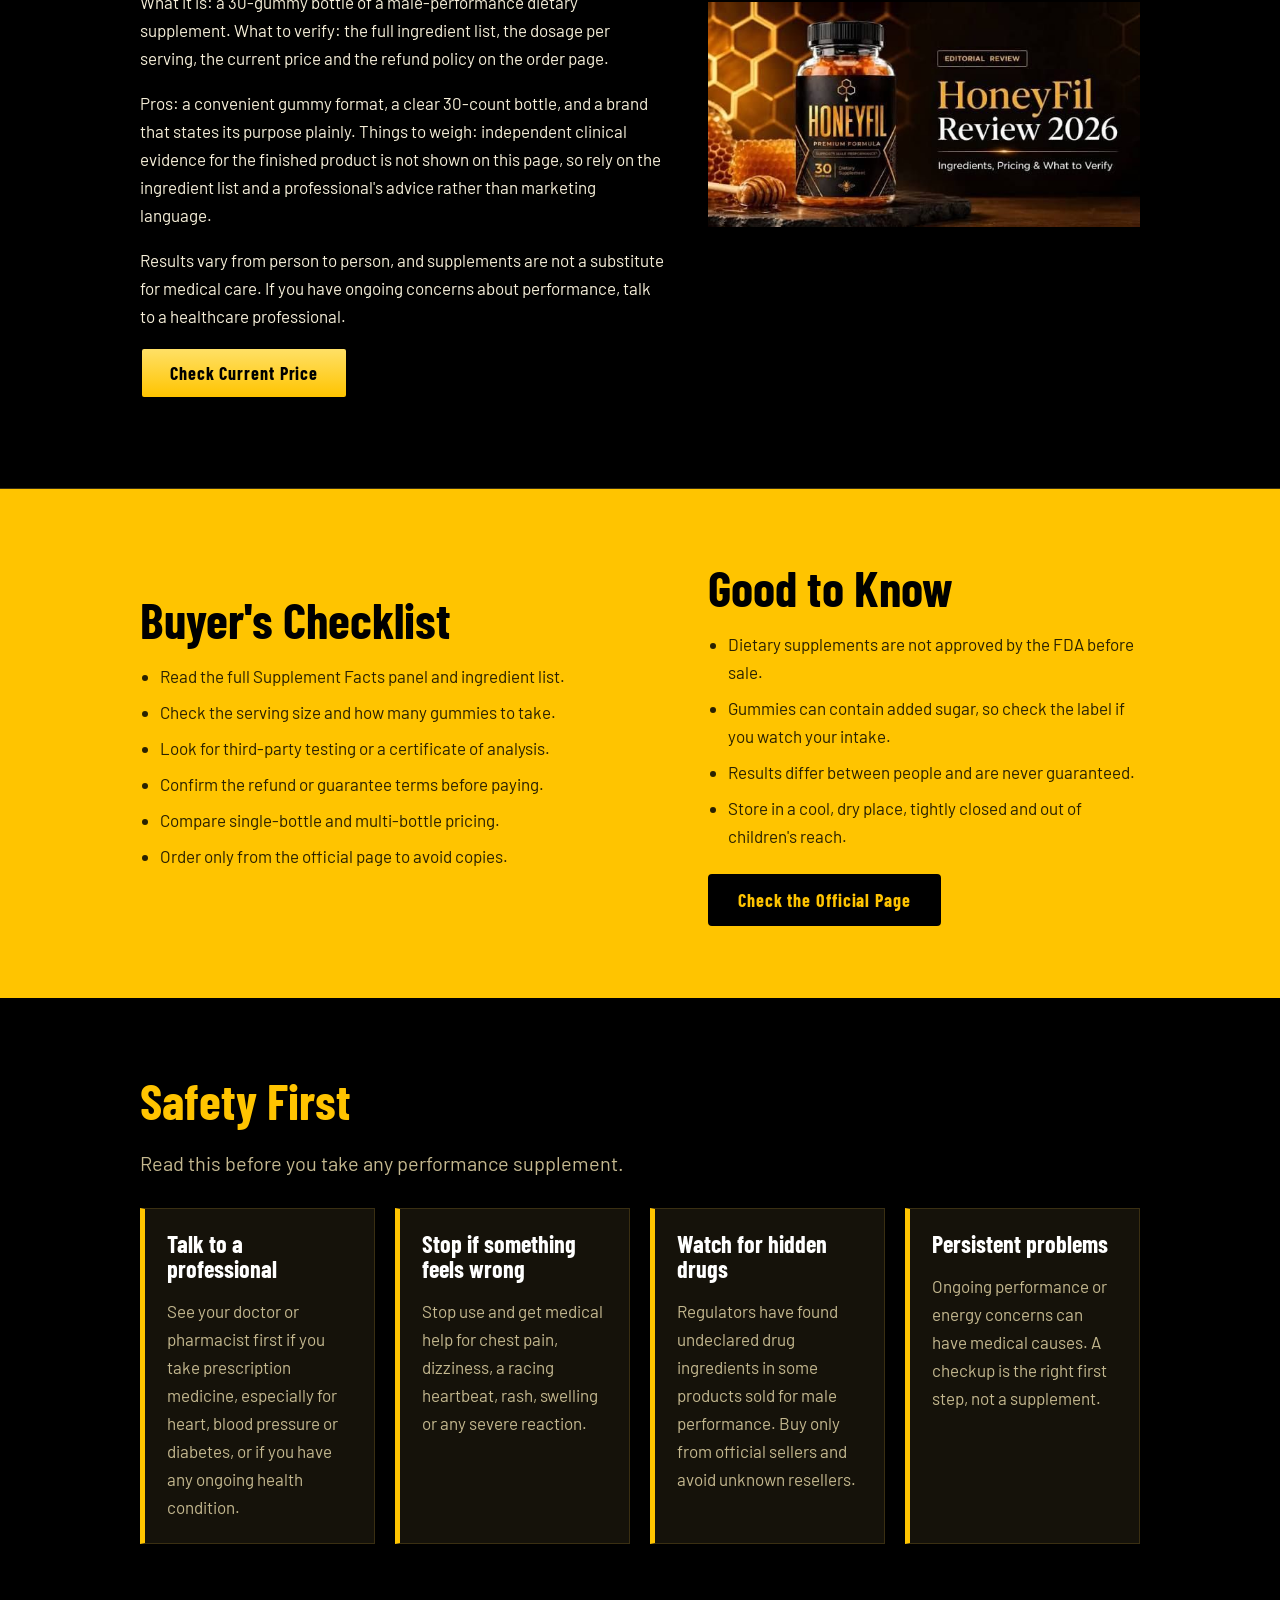
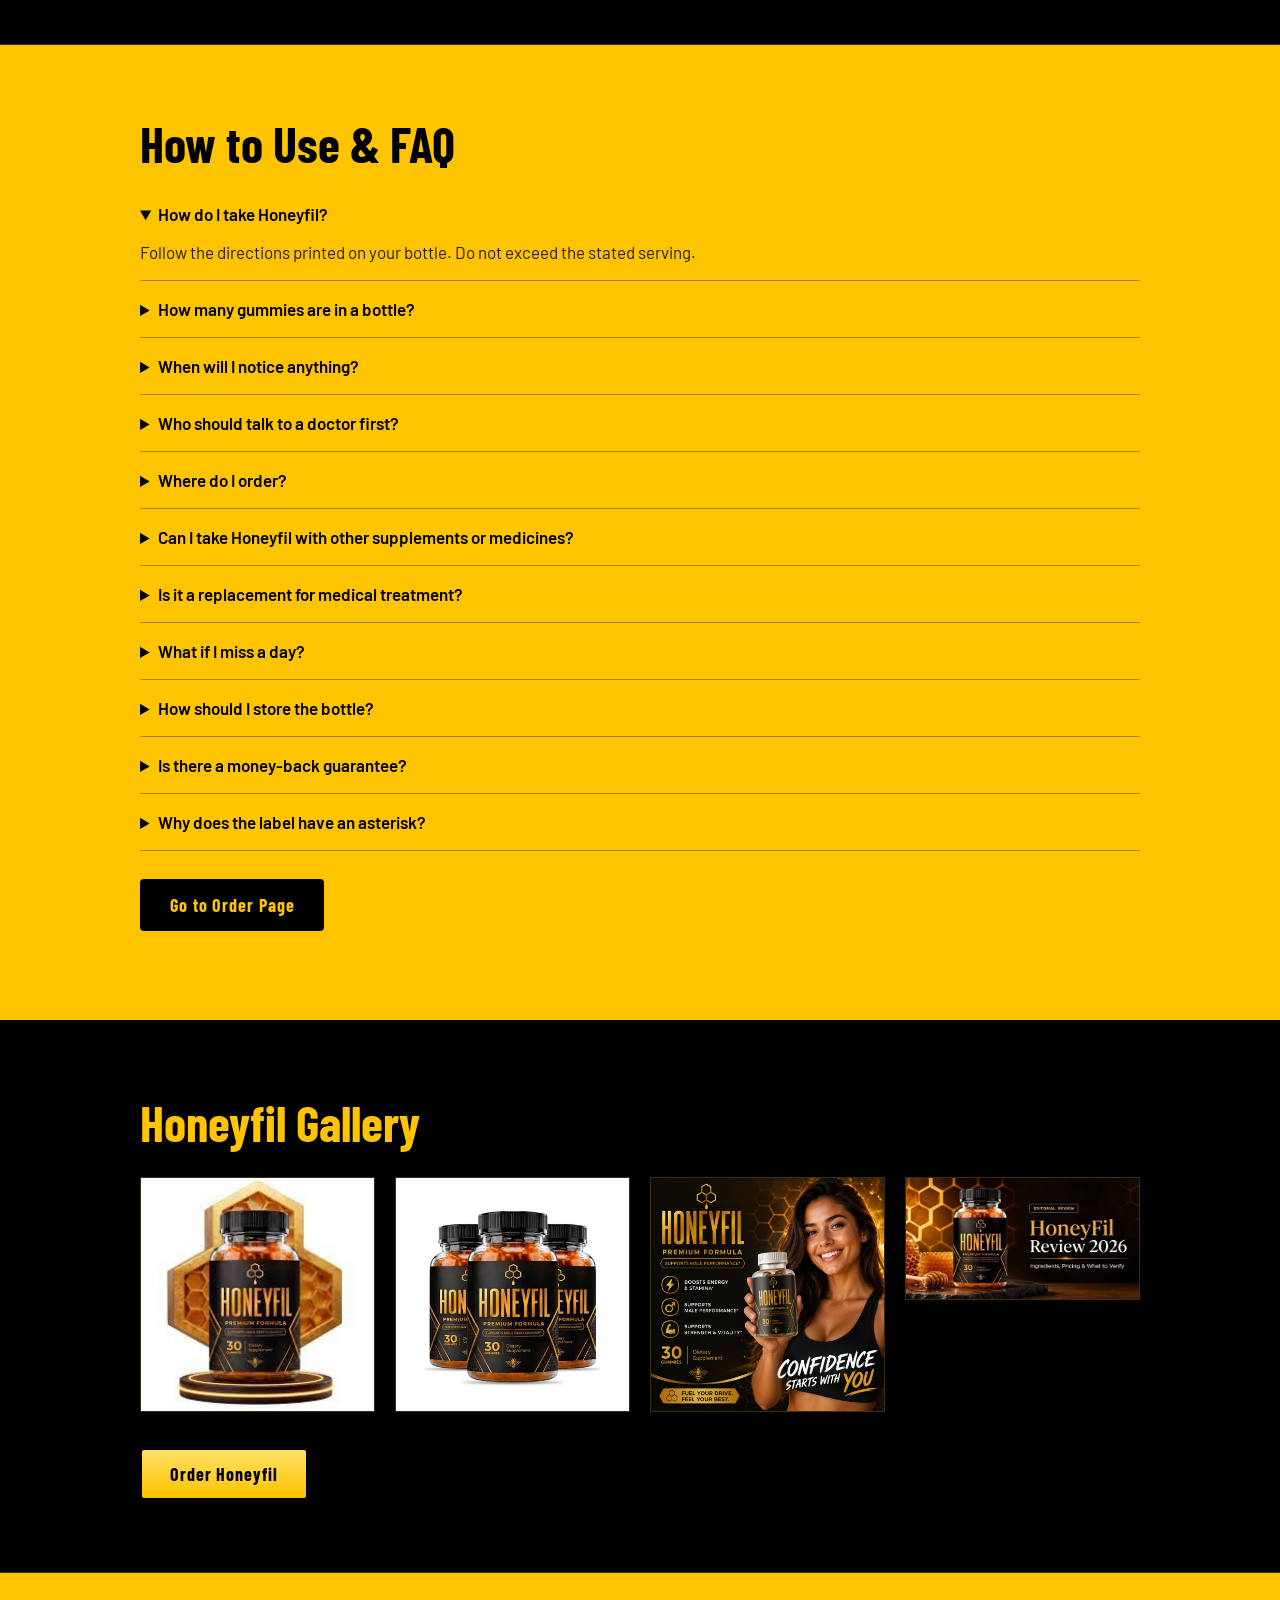
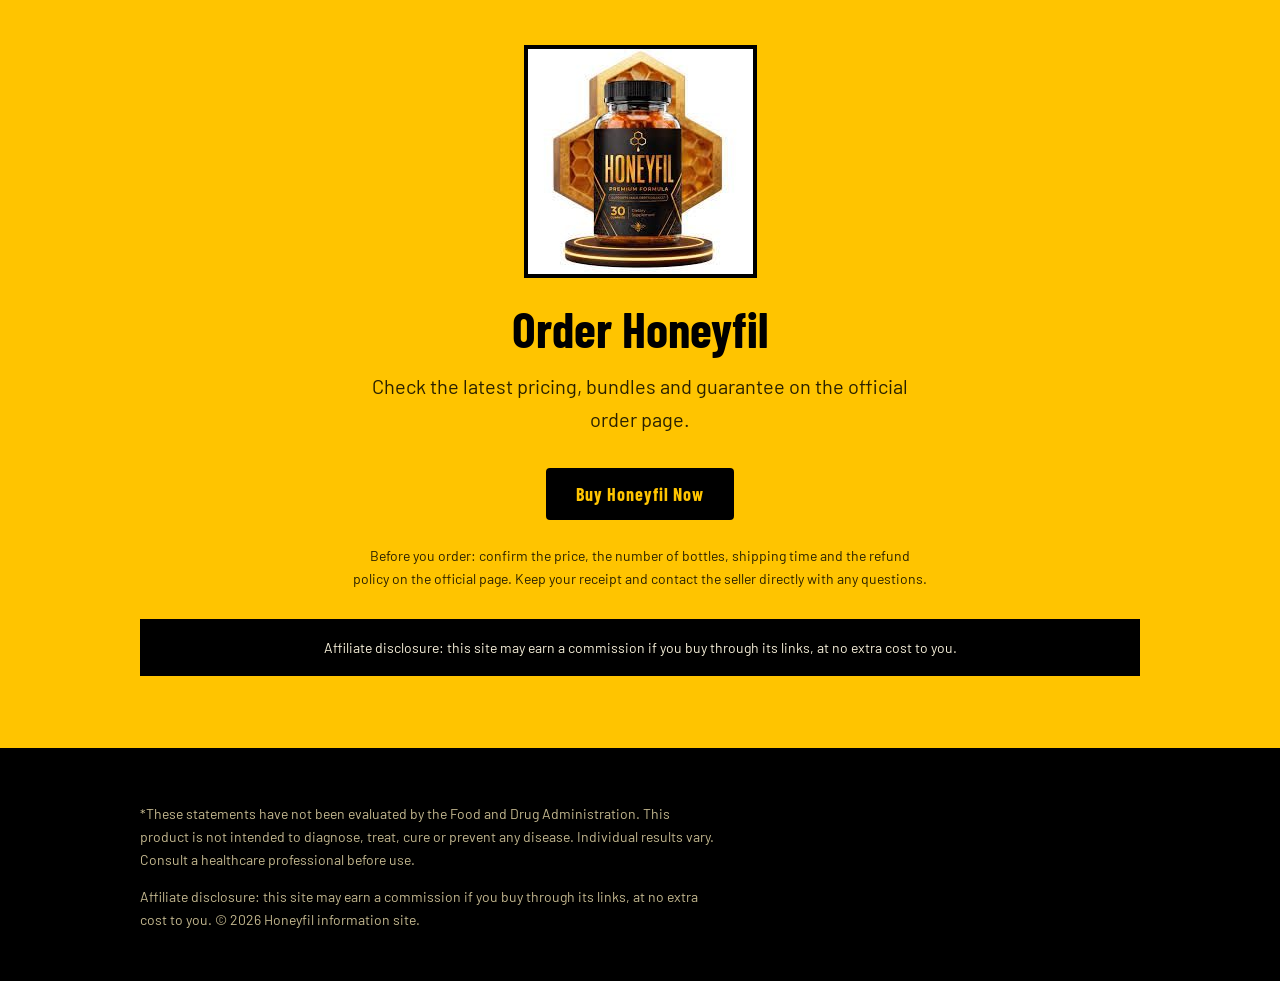
==== commit 2f487a48: "Add files via upload" ====
--- a/index.html
+++ b/index.html
@@ -1,9 +1,179 @@
-<!DOCTYPE html><html lang="en"><head><meta charset="utf-8"><meta name="viewport" content="width=device-width,initial-scale=1">
-<title>Honeyfil Male Performance Review: Benefits, Results & More</title><meta name="description" content="Independent look at Honeyfil gummies: what the label says, how to take it, and how to order.">
-<link rel="preconnect" href="https://fonts.googleapis.com"><link href="https://fonts.googleapis.com/css2?family=Oswald:wght@500;700&family=Source+Sans+3:wght@400;600&display=swap" rel="stylesheet">
-<link rel="stylesheet" href="style.css"></head><body>
-<header class="top"><a class="logo" href="index.html">HONEYFIL</a><nav><a href="index.html" class=on aria-current=page>Home</a><a href="about.html">About</a><a href="daily-wellness.html">Daily Wellness</a><a href="how-to-use-faq.html">How to Use & FAQ</a><a href="order.html">Order</a></nav><a class="btn sm" href="https://taptobuynow.com/honeyfil/" target="_blank" rel="sponsored noopener">Order Now</a></header>
-<main><section class="hero"><div class="wrap two"><div><h1>Honeyfil Male Performance Review: Benefits, Results & More</h1><p class="lead">Honeyfil is a honey-themed gummy supplement positioned to support male performance, energy, and vitality*. Here is what the label promises, how daily use looks, and what to check before you buy.</p><a class="btn " href="https://taptobuynow.com/honeyfil/" target="_blank" rel="sponsored noopener">Order Honeyfil Now</a></div><img src="[data-uri]" alt="Two bottles of Honeyfil Premium Formula gummies"></div></section><section class="sec "><div class="wrap"><h2>What is Honeyfil?</h2><div class="two"><p>Honeyfil Premium Formula is a dietary supplement sold as a 30-gummy bottle, one month at one gummy a day. The packaging says it "supports male performance*", and marketing around it also mentions energy, stamina, strength, and vitality*.</p><p>Because it is a gummy, there are no capsules to swallow. It is meant to slot into a daily routine alongside meals, exercise, and sleep. It is a supplement, not a medication, and it is not a substitute for medical care.</p></div></div></section><section class="sec alt"><div class="wrap"><h2>Benefits the brand highlights*</h2><div class="grid"><div class="card"><h3>Energy and stamina</h3><p>Marketed to support everyday energy and stamina*, with no mention of stimulant crashes on the label.</p></div><div class="card"><h3>Male performance</h3><p>The front of the bottle says it supports male performance*, the core reason people look at it.</p></div><div class="card"><h3>Strength and vitality</h3><p>Promoted for overall strength and vitality*, best paired with training and good rest.</p></div><div class="card"><h3>Easy format</h3><p>Pre-portioned gummies, 30 per bottle, simple to take and carry.</p></div></div></div></section><section class="sec"><div class="wrap two"><img class="round" src="[data-uri]" alt="Honeyfil marketing graphic: Confidence starts with you"><div><h2>Results: what to expect</h2><p>Supplements work gradually and differently for everyone. Reviewers of products like this commonly suggest giving any routine several weeks of consistent use before judging it. We cannot promise specific results, and you should be wary of any page that does.</p><p>Diet, sleep, stress, exercise, and underlying health all matter more than any single product.</p><a class="btn " href="https://taptobuynow.com/honeyfil/" target="_blank" rel="sponsored noopener">See Current Offer</a></div></div></section><section class="sec "><div class="wrap"><h2>What to verify before buying</h2><ul class=tick><li>Read the full Supplement Facts panel and ingredient list on the order page or bottle.</li><li>Check the refund and guarantee terms before you pay.</li><li>Confirm the price, shipping, and whether any plan auto-renews.</li><li>Talk to a doctor if you take medication or have a health condition.</li></ul></div></section><section class="sec alt"><div class="wrap"><img class="banner" src="[data-uri]" alt="Honeyfil review 2026 banner"></div></section><section class="cta"><div class="wrap"><h2>Ready to take a closer look?</h2><p>Check the official page for current pricing, bundles, and terms.</p><a class="btn dark" href="https://taptobuynow.com/honeyfil/" target="_blank" rel="sponsored noopener">Check Today's Price</a></div></section></main>
-<footer><div class="wrap"><p><strong>Affiliate disclosure:</strong> This site contains affiliate links. If you buy through them we may earn a commission at no extra cost to you.</p>
-<p>*These statements have not been evaluated by the Food and Drug Administration. This product is not intended to diagnose, treat, cure, or prevent any disease. Individual results vary. Consult a healthcare professional before use, especially if you take medication or have a medical condition.</p>
-<p class="nav2"><a href="index.html">Home</a> · <a href="about.html">About</a> · <a href="daily-wellness.html">Daily Wellness</a> · <a href="how-to-use-faq.html">How to Use & FAQ</a> · <a href="order.html">Order</a></p><p>© 2026 Honeyfil review site. Not the manufacturer.</p></div></footer></body></html>+<!DOCTYPE html>
+<html lang="en">
+<head>
+<meta charset="utf-8">
+<meta name="viewport" content="width=device-width, initial-scale=1">
+<title>Honeyfil Review: Everything You Need to Know Before Buying</title>
+<meta name="description" content="Honeyfil Premium Formula gummies: information, daily wellness tips, FAQ and where to order.">
+<link rel="stylesheet" href="https://fonts.googleapis.com/css2?family=Barlow:wght@400;600&amp;family=Barlow+Condensed:wght@700&amp;display=swap">
+<link rel="stylesheet" href="style.css">
+</head>
+<body>
+<header>
+<div class="wrap">
+<a class="logo" href="#home">HONEYFIL</a>
+<nav aria-label="Main"><a href="#home">Home</a><a href="#about">About</a><a href="#wellness">Daily Wellness</a><a href="#review">Review</a><a href="#safety">Safety</a><a href="#faq">How to Use &amp; FAQ</a><a href="#order">Order</a></nav>
+<a class="btn sm" href="https://taptobuynow.com/honeyfil/" target="_blank" rel="sponsored noopener">Buy Now</a>
+</div>
+</header>
+<main>
+<section id="home" class="hero">
+<div class="wrap">
+<div>
+<h1>Honeyfil Review: Everything You Need to Know Before Buying</h1>
+<p class="lead">A daily gummy dietary supplement made to support male performance*. 30 gummies per bottle.</p>
+<p><a class="btn" href="https://taptobuynow.com/honeyfil/" target="_blank" rel="sponsored noopener">Order Honeyfil</a></p>
+</div>
+<img src="[data-uri]" alt="Three bottles of Honeyfil Premium Formula gummies">
+</div>
+</section>
+
+<section id="about">
+<div class="wrap split">
+<img src="[data-uri]